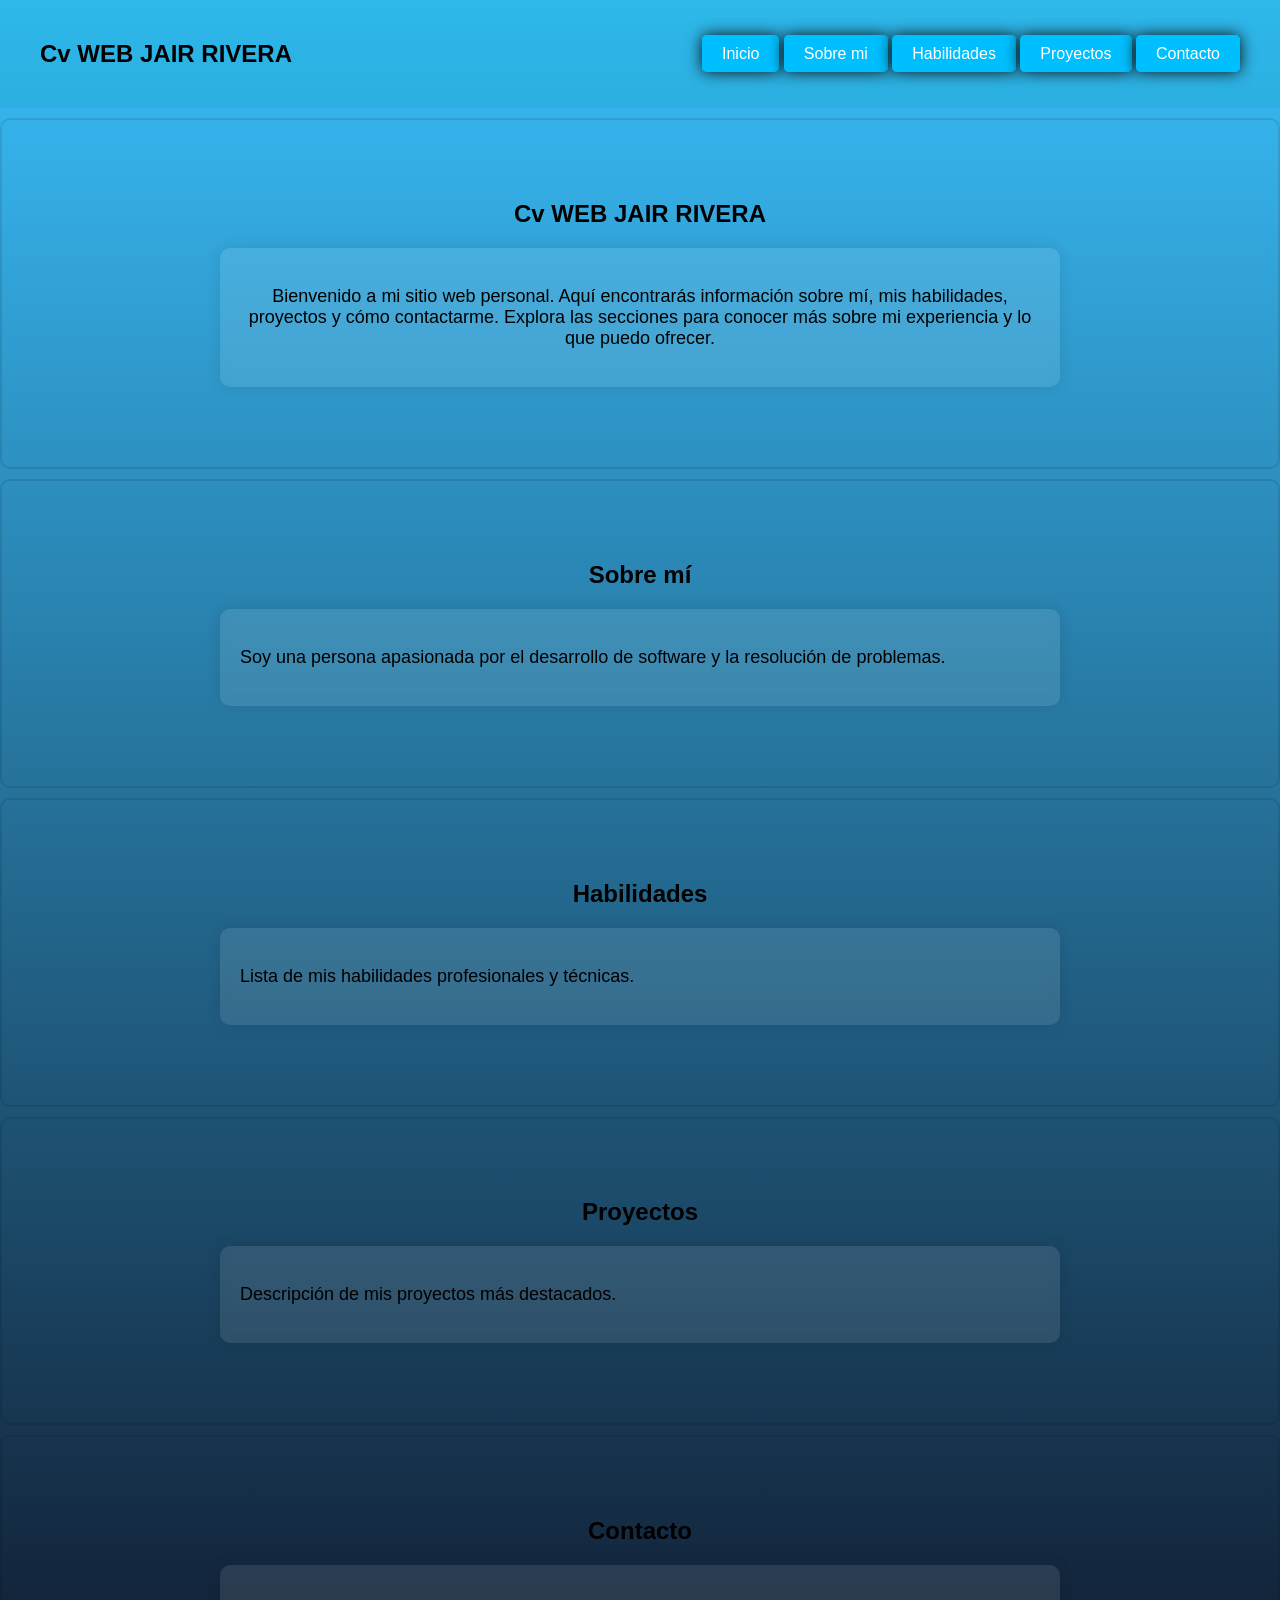
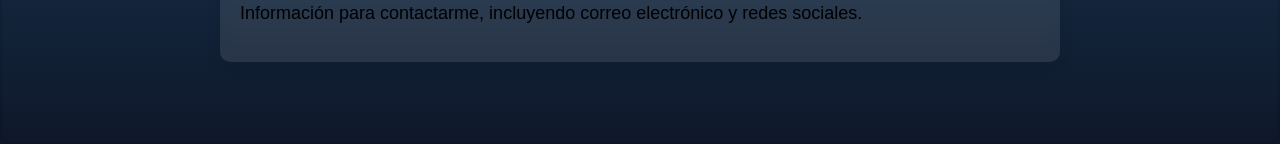
==== Mi primera pagina web/index.html @ efc3d137 "Agregando proyecto CV Web Personal" ====
<!DOCTYPE html>
<html lang="es">
<head>
    <meta charset="UTF-8">
    <meta name="viewport" content="width=device-width, initial-scale=1.0">
    <title>Cv WEB JAIR RIVERA</title>
    <style>
        body{
    font-family: Arial, sans-serif;
    text-align: center;
    background: linear-gradient(to bottom, #38bdf8, #0f172a);
    margin: 0;
    }
        nav {
            display: flex;
            background-color: rgba(7, 159, 179, 0.2);
            padding: 20px 40px;
            justify-content: space-between;
            align-items: center;
        }
nav a {
    background: #00BFFF;
    color: white;
    text-decoration: none;
    box-shadow: 0 0 15px #0a0f11;
    padding: 10px 20px;
    font-size: 16px;
    border-radius: 5px;
    transition: 0.3s;
}
nav a:hover {
    background: #00A0E0;
    transform: scale(1.05);
}
        
        button {
            background: #00BFFF;
            color: white;
            border: none;
            box-shadow: 0 0 15px #0a0f11;
            padding: 10px 20px;
            font-size: 16px;
            border-radius: 5px;
            cursor: pointer;
            transition: 0.3s;
        }
        button:hover {
            background: #00A0E0;
            transform: scale(1.05);
        }
        section {
    padding: 60px 20px;
    margin-top: 10px;
    border: 2px solid   rgba(0, 0, 0, 0.1);
    border-radius: 10px;
}
.card {
    display: flex;
    gap: 15px;
    background: rgba(0, 0, 0, 0.1); 
    padding: 20px;
    border-radius: 10px;
    box-shadow: 0 0 15px rgba(0, 0, 0, 0.1);
    margin: 20px auto;
    max-width: 800px;
    background: rgba(255,255,255,0.1);
    backdrop-filter: blur(5px);
}
.card p {
    font-size: 18px;
}
    </style>
</head>
<body>
    
    <nav>
        <h1>Cv WEB JAIR RIVERA</h1>
        <div>
        <a href="#Inicio">Inicio</a>
        <a href="#Sobremi">Sobre mi</a>
        <a href="#Habilidades">Habilidades</a>
        <a href="#Proyectos">Proyectos</a>
        <a href="#Contacto">Contacto</a>
        </div>
    </nav>
    <section id="Inicio">  
        <h2>Cv WEB JAIR RIVERA</h2>
    <div class="card">
<p>Bienvenido a mi sitio web personal. Aquí encontrarás información sobre mí,
     mis habilidades, proyectos y cómo contactarme. 
    Explora las secciones para conocer más sobre mi experiencia y lo que puedo ofrecer.</p>
</div>
    </section>
    <section id="Sobremi">
        <h2>Sobre mí</h2>
        <div class="card">
            <p>Soy una persona apasionada por el desarrollo de software y la resolución de problemas.</p>
        </div>
    </section>
    <section id="Habilidades">
        <h2>Habilidades</h2>
        <div class="card">
            <p>Lista de mis habilidades profesionales y técnicas.</p>
        </div>
    </section>
    <section id="Proyectos">
        <h2>Proyectos</h2>
        <div class="card">
            <p>Descripción de mis proyectos más destacados.</p>
        </div>
    </section>
    <section id="Contacto">
        <h2>Contacto</h2>
        <div class="card">
            <p>Información para contactarme, incluyendo correo electrónico y redes sociales.</p>
        </div>
    </section>
</body>
</html>
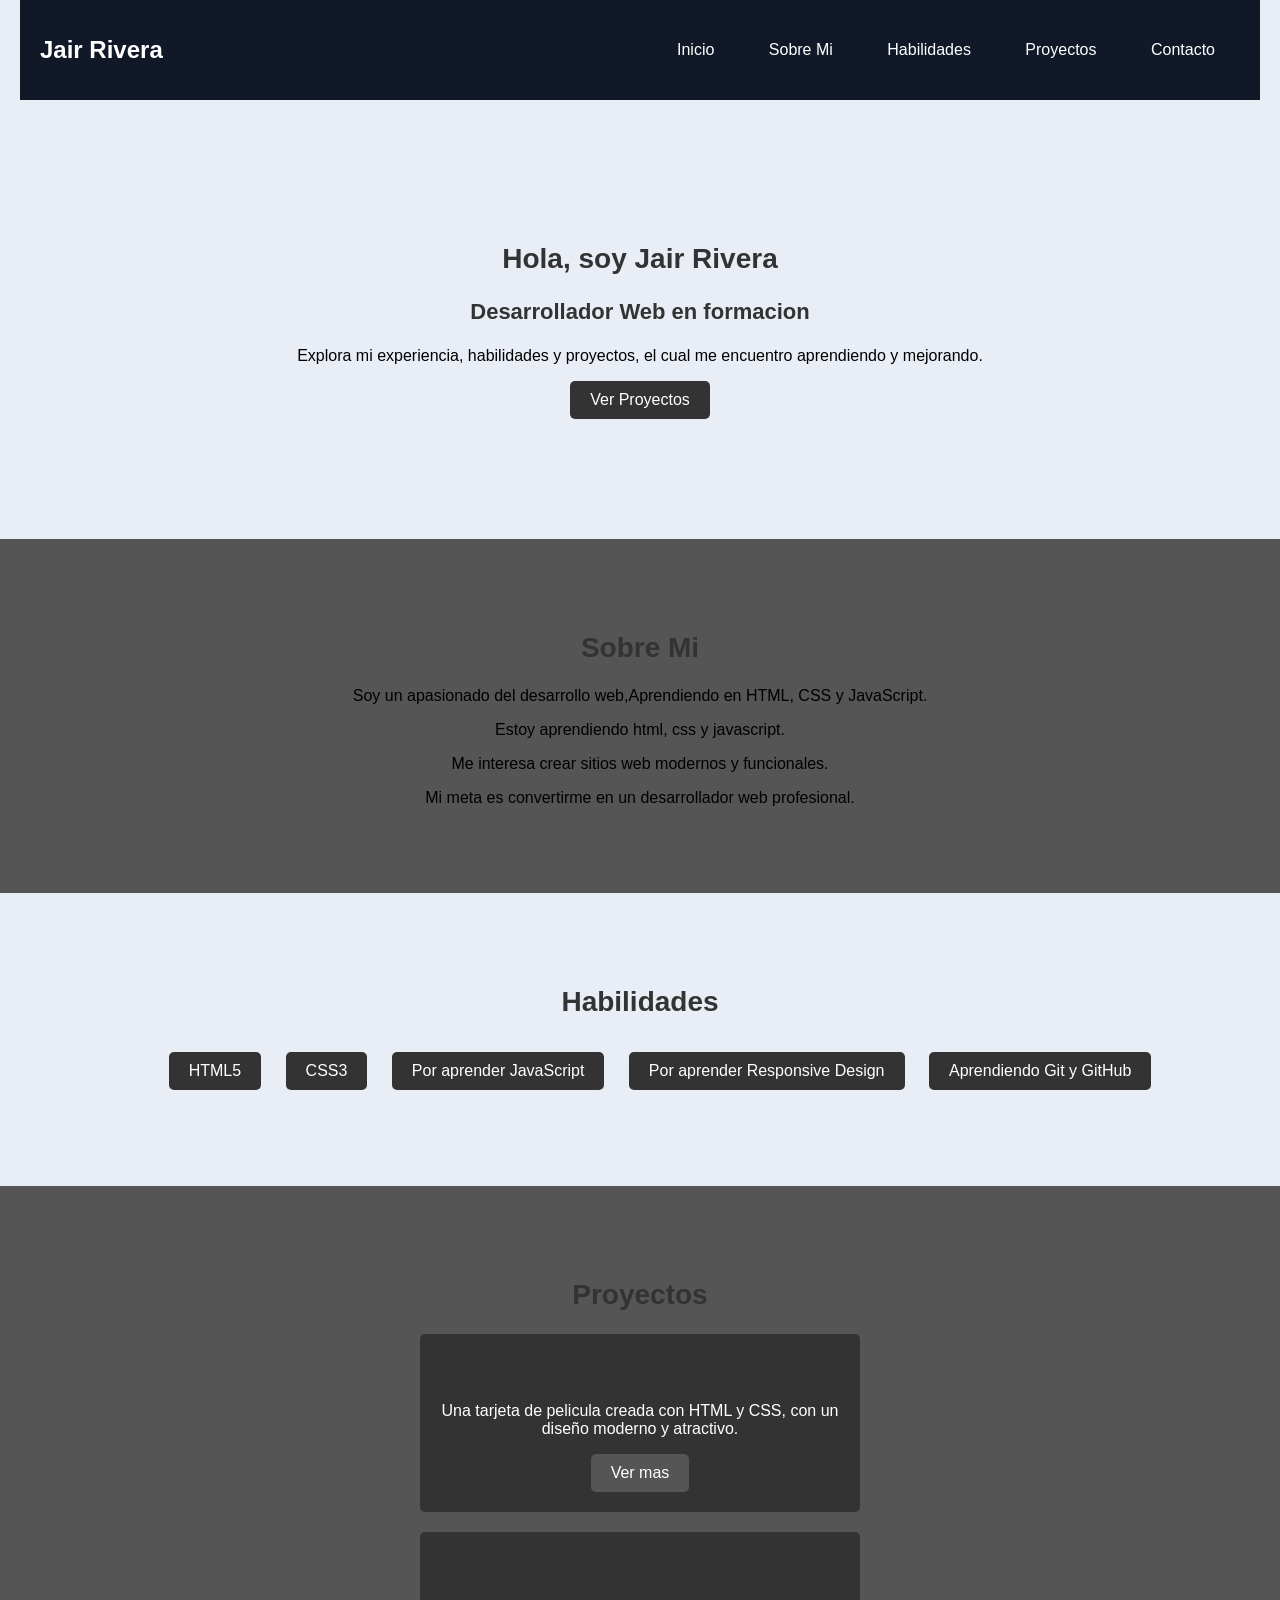
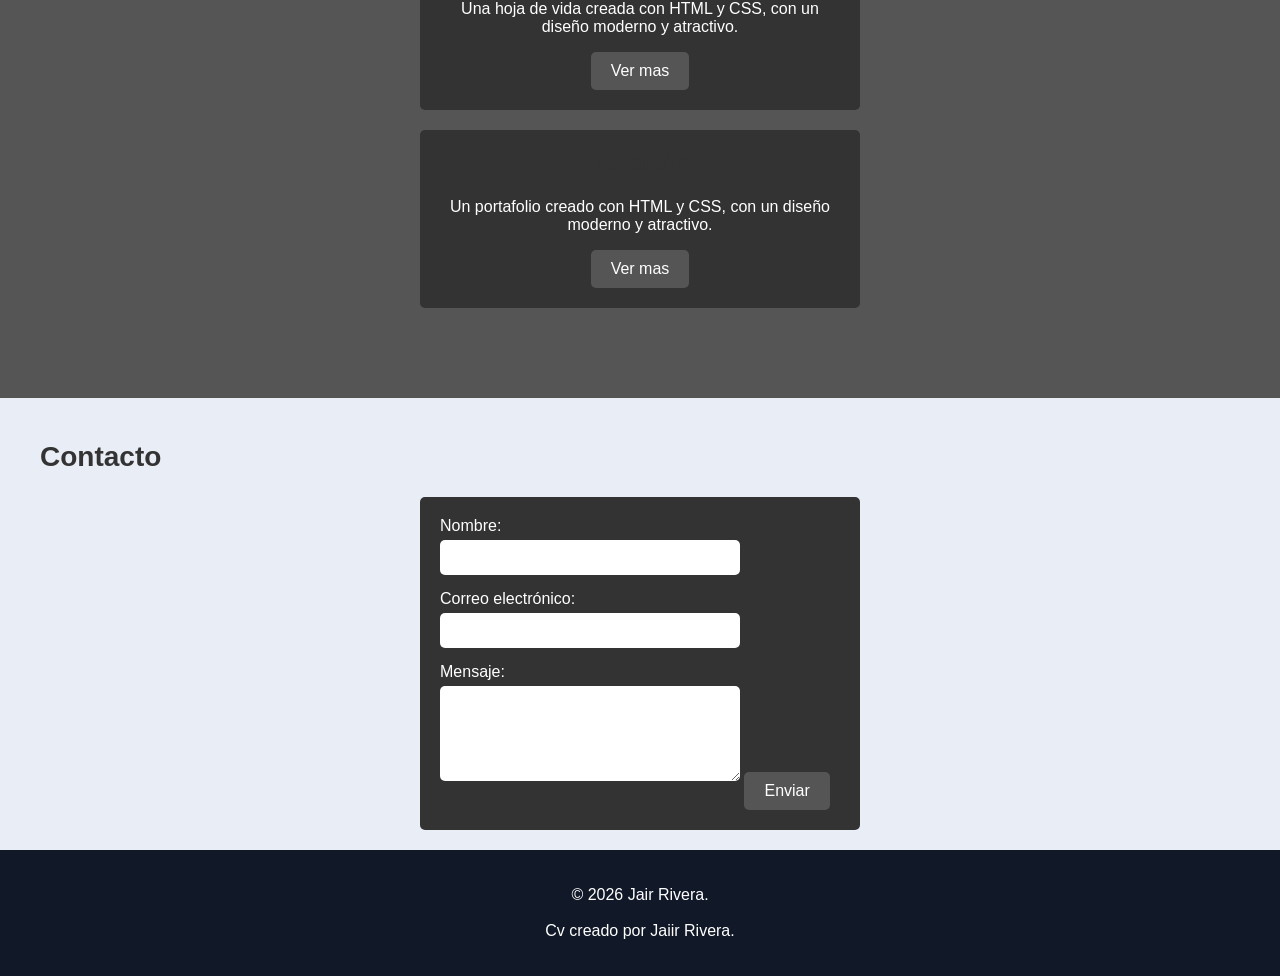
==== commit 87f36ad7: "Agregando proyecto CV Web Personal" ====
--- a/Mi primera pagina web/index.html
+++ b/Mi primera pagina web/index.html
@@ -1,118 +1,119 @@
 <!DOCTYPE html>
-<html lang="es">
+<html lang="ES">
 <head>
     <meta charset="UTF-8">
     <meta name="viewport" content="width=device-width, initial-scale=1.0">
     <title>Cv WEB JAIR RIVERA</title>
-    <style>
-        body{
-    font-family: Arial, sans-serif;
-    text-align: center;
-    background: linear-gradient(to bottom, #38bdf8, #0f172a);
-    margin: 0;
-    }
-        nav {
-            display: flex;
-            background-color: rgba(7, 159, 179, 0.2);
-            padding: 20px 40px;
-            justify-content: space-between;
-            align-items: center;
-        }
-nav a {
-    background: #00BFFF;
-    color: white;
-    text-decoration: none;
-    box-shadow: 0 0 15px #0a0f11;
-    padding: 10px 20px;
-    font-size: 16px;
-    border-radius: 5px;
-    transition: 0.3s;
-}
-nav a:hover {
-    background: #00A0E0;
-    transform: scale(1.05);
-}
-        
-        button {
-            background: #00BFFF;
-            color: white;
-            border: none;
-            box-shadow: 0 0 15px #0a0f11;
-            padding: 10px 20px;
-            font-size: 16px;
-            border-radius: 5px;
-            cursor: pointer;
-            transition: 0.3s;
-        }
-        button:hover {
-            background: #00A0E0;
-            transform: scale(1.05);
-        }
-        section {
-    padding: 60px 20px;
-    margin-top: 10px;
-    border: 2px solid   rgba(0, 0, 0, 0.1);
-    border-radius: 10px;
-}
-.card {
-    display: flex;
-    gap: 15px;
-    background: rgba(0, 0, 0, 0.1); 
-    padding: 20px;
-    border-radius: 10px;
-    box-shadow: 0 0 15px rgba(0, 0, 0, 0.1);
-    margin: 20px auto;
-    max-width: 800px;
-    background: rgba(255,255,255,0.1);
-    backdrop-filter: blur(5px);
-}
-.card p {
-    font-size: 18px;
-}
-    </style>
+    <link rel="stylesheet" href="style.css">
 </head>
 <body>
-    
-    <nav>
-        <h1>Cv WEB JAIR RIVERA</h1>
-        <div>
-        <a href="#Inicio">Inicio</a>
-        <a href="#Sobremi">Sobre mi</a>
-        <a href="#Habilidades">Habilidades</a>
-        <a href="#Proyectos">Proyectos</a>
-        <a href="#Contacto">Contacto</a>
+    <!-- Header -->
+    <header class="site-header">
+        <div class="container header-content">
+        <h1 class="logo">Jair Rivera</h1>
+        <nav class="navbar">
+            
+                <a href="#Inicio">Inicio</a>
+                <a href="#Sobre mi">Sobre Mi</a>
+                <a href="#habilidades">Habilidades</a>
+                <a href="#proyectos">Proyectos</a>
+                <a href="#contacto">Contacto</a>
+        </nav>
         </div>
-    </nav>
-    <section id="Inicio">  
-        <h2>Cv WEB JAIR RIVERA</h2>
-    <div class="card">
-<p>Bienvenido a mi sitio web personal. Aquí encontrarás información sobre mí,
-     mis habilidades, proyectos y cómo contactarme. 
-    Explora las secciones para conocer más sobre mi experiencia y lo que puedo ofrecer.</p>
-</div>
-    </section>
-    <section id="Sobremi">
-        <h2>Sobre mí</h2>
-        <div class="card">
-            <p>Soy una persona apasionada por el desarrollo de software y la resolución de problemas.</p>
+    </header>
+
+    <!-- Hero -->
+    <section id="Inicio" class="hero">
+        <div class="container">
+            <h2>Hola, soy Jair Rivera</h2>
+            <h3>Desarrollador Web en formacion</h3>
+            <p>Explora mi experiencia, habilidades y proyectos, el cual me encuentro 
+                aprendiendo y mejorando.</p>
+            <a href="#proyectos"> 
+                <button class="button">Ver Proyectos</button>
+            </a>
+            
         </div>
     </section>
-    <section id="Habilidades">
-        <h2>Habilidades</h2>
-        <div class="card">
-            <p>Lista de mis habilidades profesionales y técnicas.</p>
+
+<!-- Sobre mi -->
+    <section id="Sobre mi" class="sobremi">
+        <div class="container">
+            <h2>Sobre Mi</h2>
+            <p>Soy un apasionado del desarrollo web,Aprendiendo en HTML, CSS y JavaScript.</p>
+            <p>Estoy aprendiendo html, css y javascript.</p>
+            <p>Me interesa crear sitios web modernos y funcionales.</p>
+            <p>Mi meta es convertirme en un desarrollador web profesional.</p>
         </div>
     </section>
-    <section id="Proyectos">
-        <h2>Proyectos</h2>
-        <div class="card">
-            <p>Descripción de mis proyectos más destacados.</p>
+
+    <!-- Habilidades -->
+    <section id="habilidades" class="habilidades">
+        <div class="container">
+            <h2>Habilidades</h2>
+            <ul>
+                <li>HTML5</li>
+                <li>CSS3</li>
+                <li> Por aprender JavaScript</li>
+                <li>Por aprender Responsive Design</li>
+                <li> Aprendiendo Git y GitHub</li>
+            </ul>
         </div>
     </section>
-    <section id="Contacto">
-        <h2>Contacto</h2>
-        <div class="card">
-            <p>Información para contactarme, incluyendo correo electrónico y redes sociales.</p>
+
+    <!-- Proyectos -->
+    <section id="proyectos" class="proyectos">
+        <div class="container">
+            <h2>Proyectos</h2>
+
+            <!-- Primer proyecto -->
+            <div class="project-item">
+                <article class="project-card">
+                <h3>Tarjeta de pelicula</h3>
+                <p>Una tarjeta de pelicula creada con HTML y CSS, con un diseño moderno y atractivo.</p>
+                <button class="btn-card">Ver mas</button>
+                </article>
+            </div>
+
+            <!-- segundo proyecto -->
+            <div class="project-item">
+                <article class="project-card">
+                <h3>Hoja de vida</h3>
+                <p>Una hoja de vida creada con HTML y CSS, con un diseño moderno y atractivo.</p>
+                <button class="btn-card">Ver mas</button>
+                </article>
+            </div>
+
+            <!-- tercer proyecto -->
+            <div class="project-item">
+                <article class="project-card">
+                <h3>Portafolio</h3>
+                <p>Un portafolio creado con HTML y CSS, con un diseño moderno y atractivo.</p>
+                <button class="btn-card">Ver mas</button>
+                </article>
+            </div>
+        </div>
+
+    </section>
+    <section id="contacto" class="contact">
+        <div class="container">
+            <h2>Contacto</h2>
+            <form action="">
+                <label for="name">Nombre:</label>
+                <input type="text" id="name" name="name" required>
+                <label for="email">Correo electrónico:</label>
+                <input type="email" id="email" name="email" required>
+                <label for="message">Mensaje:</label>
+                <textarea id="message" name="message" rows="5" required></textarea>
+                <button type="submit" class="button-form">Enviar</button>
+                </form>
+        </div>
+    </section>
+    <!-- Footer -->
+    <section class="footer">
+        <div class="container">
+            <p>&copy; 2026 Jair Rivera.<br><br> Cv creado por Jaiir Rivera.</p>
+            
         </div>
     </section>
 </body>
--- a/Mi primera pagina web/style.css
+++ b/Mi primera pagina web/style.css
@@ -0,0 +1,170 @@
+body {
+    font-family: Arial, sans-serif;
+    margin: 0;
+    padding: 0;
+    background-color: #e9edf5;
+}
+
+.header-content {
+    display: flex;
+    background-color: #111827;
+    color: #fff;
+    padding: 20px;
+    justify-content: space-between;
+    align-items: center;
+}
+h2 {
+    color: #333;
+    font-size: 28px;
+}
+h3 {
+    color: #333;
+    font-size: 22px;
+
+    
+}
+.logo {
+    font-size: 24px;
+    font-weight: bold;
+}
+nav {
+    padding: 0%;
+}
+nav a {
+    color: #fff;
+    text-decoration: none;
+    margin: 0 10px;
+    text-align: center;
+    padding: 10px 15px;
+    border-radius: 20px;
+    transition: all 0.3s ease;
+}
+nav a:hover {
+    text-decoration: underline;
+    background-color: #555;
+    transform: scale(1.03);
+}
+.hero {
+    text-align: center;
+    padding: 100px 20px;
+    background-color:#e9edf5;
+}
+button {
+    background-color: #333;
+    color: #fff;
+    border: none;
+    padding: 10px 20px;
+    font-size: 16px;
+    cursor: pointer;
+    border-radius: 5px;
+    transition: background-color 0.3s ease;
+}
+.sobremi{
+    padding: 50px 20px;
+    background-color: #555;
+    text-align: center;
+    
+}
+.habilidades {
+    padding: 50px 20px;
+    background-color: #e9edf5;
+    text-align: center;
+}
+ul li {
+    display: inline-block;
+    margin: 10px;
+    padding: 10px 20px;
+    background-color: #333;
+    color: #fff;
+    border-radius: 5px;
+}
+.proyectos {
+    padding: 50px 20px;
+    background-color: #555;
+    text-align: center;
+}
+.project-card {
+    background-color: #333;
+    color: #fff;
+    padding: 20px;
+    margin: 20px auto;
+    border-radius: 5px;
+    max-width: 400px;
+}
+.project-card h3 {
+    margin-top: 0;
+}
+.project-card a {
+    color: #fff;
+    text-decoration: none;
+    display: inline-block;
+    margin-top: 10px;
+    padding: 10px 15px;
+    background-color: #e9edf5;
+    border-radius: 5px;
+}
+.btn-card { 
+    background-color: #555;
+    color: #fff;
+    border: none;
+    padding: 10px 20px;
+    font-size: 16px;
+    cursor: pointer;
+    border-radius: 5px;
+    transition: background-color 0.3s ease;
+}
+form {
+    max-width: 400px;
+    margin: 0 auto;
+    background-color: #333;
+    color: #fff;
+    padding: 20px;
+    border-radius: 5px;
+}
+form label {
+    display: block;
+    margin-bottom: 5px;
+    bold: bold;
+}
+form input, form textarea {
+    width: 70%;
+    padding: 10px;
+    margin-bottom: 15px;
+    border: none;
+    border-radius: 5px;
+    bold:bold;
+}
+.button-form {
+    background-color: #555;
+    color: #fff;
+    border: none;
+    padding: 10px 20px;
+    font-size: 16px;
+    cursor: pointer;
+    border-radius: 5px;
+    transition: background-color 0.3s ease;
+}
+.button-form:hover {
+    background-color: #777;
+    transform: scale(1.03);
+}
+@media (max-width: 600px) {
+    .header-content {
+        flex-direction: column;
+        text-align: center;
+    }
+    nav a {
+        margin: 5px 0;
+    }
+}
+.footer {
+    text-align: center;
+    padding: 0;
+    background-color: #111827;
+    color: #fff;
+}
+.container {
+    max-width: 1200px;
+    margin: 0 auto;
+    padding: 20px;
+}
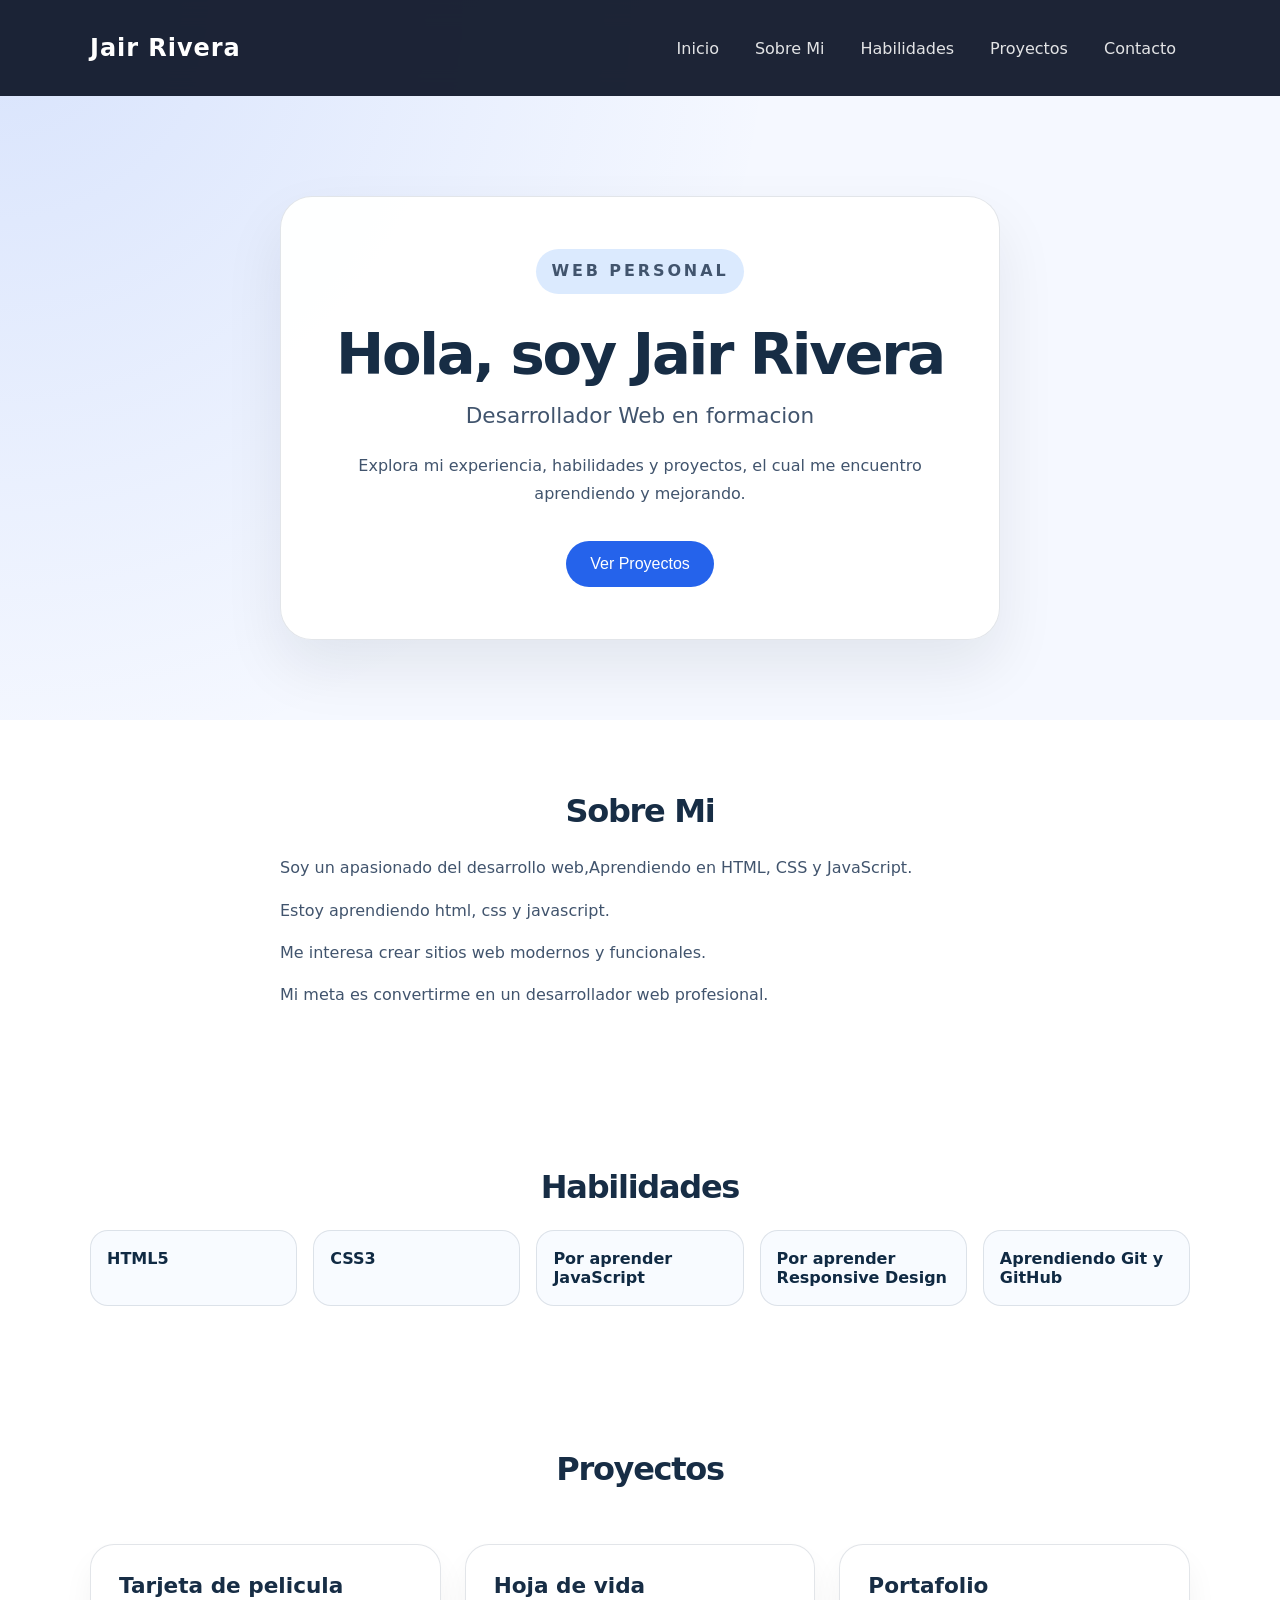
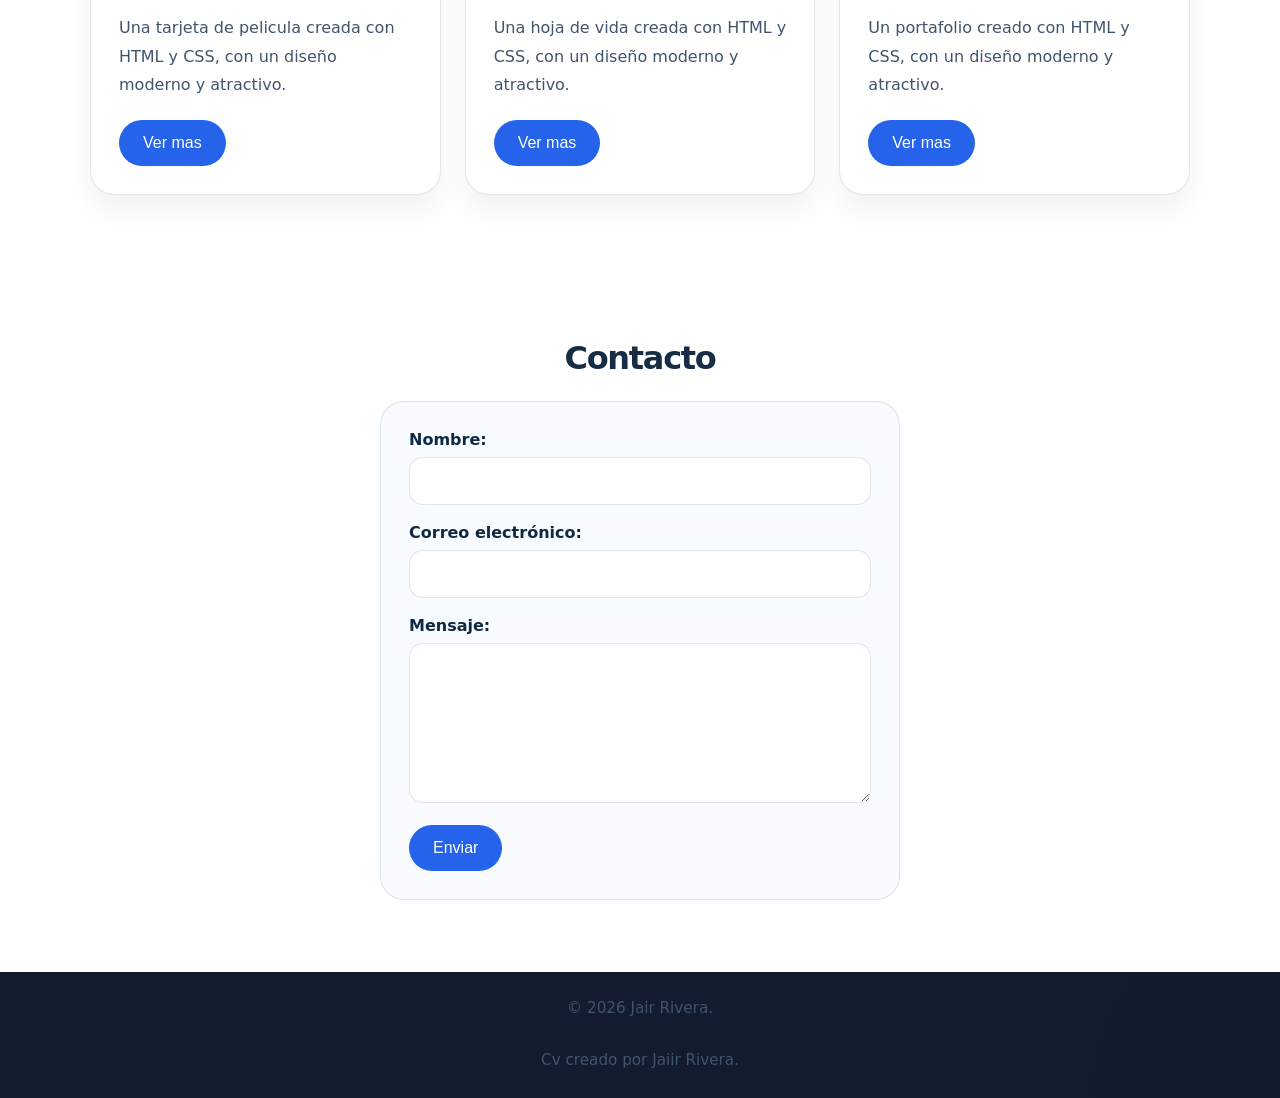
==== commit 768561c0: "Agregando proyecto CV Web Personal actualizado" ====
--- a/Mi primera pagina web/index.html
+++ b/Mi primera pagina web/index.html
@@ -21,10 +21,11 @@
         </nav>
         </div>
     </header>
-
+<main>
     <!-- Hero -->
     <section id="Inicio" class="hero">
-        <div class="container">
+        <div class="hero-content  ">
+            <p class="tag">Web Personal</p>
             <h2>Hola, soy Jair Rivera</h2>
             <h3>Desarrollador Web en formacion</h3>
             <p>Explora mi experiencia, habilidades y proyectos, el cual me encuentro 
@@ -35,6 +36,7 @@
             
         </div>
     </section>
+    </main>
 
 <!-- Sobre mi -->
     <section id="Sobre mi" class="sobremi">
@@ -66,31 +68,33 @@
         <div class="container">
             <h2>Proyectos</h2>
 
-            <!-- Primer proyecto -->
-            <div class="project-item">
-                <article class="project-card">
-                <h3>Tarjeta de pelicula</h3>
-                <p>Una tarjeta de pelicula creada con HTML y CSS, con un diseño moderno y atractivo.</p>
-                <button class="btn-card">Ver mas</button>
-                </article>
-            </div>
+            <div class="projects-grid">
+                <!-- Primer proyecto -->
+                <div class="project-item">
+                    <article class="project-card">
+                        <h3>Tarjeta de pelicula</h3>
+                        <p>Una tarjeta de pelicula creada con HTML y CSS, con un diseño moderno y atractivo.</p>
+                        <button class="btn-card">Ver mas</button>
+                    </article>
+                </div>
 
-            <!-- segundo proyecto -->
-            <div class="project-item">
-                <article class="project-card">
-                <h3>Hoja de vida</h3>
-                <p>Una hoja de vida creada con HTML y CSS, con un diseño moderno y atractivo.</p>
-                <button class="btn-card">Ver mas</button>
-                </article>
-            </div>
+                <!-- segundo proyecto -->
+                <div class="project-item">
+                    <article class="project-card">
+                        <h3>Hoja de vida</h3>
+                        <p>Una hoja de vida creada con HTML y CSS, con un diseño moderno y atractivo.</p>
+                        <button class="btn-card">Ver mas</button>
+                    </article>
+                </div>
 
-            <!-- tercer proyecto -->
-            <div class="project-item">
-                <article class="project-card">
-                <h3>Portafolio</h3>
-                <p>Un portafolio creado con HTML y CSS, con un diseño moderno y atractivo.</p>
-                <button class="btn-card">Ver mas</button>
-                </article>
+                <!-- tercer proyecto -->
+                <div class="project-item">
+                    <article class="project-card">
+                        <h3>Portafolio</h3>
+                        <p>Un portafolio creado con HTML y CSS, con un diseño moderno y atractivo.</p>
+                        <button class="btn-card">Ver mas</button>
+                    </article>
+                </div>
             </div>
         </div>
 
--- a/Mi primera pagina web/style.css
+++ b/Mi primera pagina web/style.css
@@ -1,170 +1,300 @@
+:root {
+    --bg: #f5f8ff;
+    --surface: #ffffff;
+    --surface-strong: #102a43;
+    --text: #172d45;
+    --muted: #41546d;
+    --accent: #2563eb;
+    --accent-soft: #dbeafe;
+    --border: rgba(23, 43, 77, 0.12);
+}
+
+* {
+    box-sizing: border-box;
+}
+
 body {
-    font-family: Arial, sans-serif;
     margin: 0;
     padding: 0;
-    background-color: #e9edf5;
+    font-family: "Inter", system-ui, -apple-system, BlinkMacSystemFont, "Segoe UI", sans-serif;
+    background: radial-gradient(circle at top left, rgba(37, 99, 235, 0.14), transparent 26%),
+                radial-gradient(circle at bottom right, rgba(16, 42, 67, 0.08), transparent 30%),
+                var(--bg);
+    color: var(--text);
+}
+
+.container {
+    width: min(1100px, calc(100% - 40px));
+    margin: 0 auto;
+}
+
+.site-header {
+    position: sticky;
+    top: 0;
+    z-index: 10;
+    background: rgba(15, 23, 42, 0.94);
+    backdrop-filter: blur(12px);
 }
 
 .header-content {
     display: flex;
-    background-color: #111827;
-    color: #fff;
-    padding: 20px;
     justify-content: space-between;
     align-items: center;
-}
-h2 {
-    color: #333;
-    font-size: 28px;
-}
-h3 {
-    color: #333;
-    font-size: 22px;
-
-    
-}
+    gap: 1rem;
+    padding: 18px 0;
+}
+
 .logo {
-    font-size: 24px;
-    font-weight: bold;
-}
+    color: #ffffff;
+    font-size: 1.5rem;
+    font-weight: 700;
+    letter-spacing: 0.04em;
+}
+
 nav {
-    padding: 0%;
-}
+    display: flex;
+    flex-wrap: wrap;
+    gap: 0.5rem;
+}
+
 nav a {
-    color: #fff;
+    color: rgba(255, 255, 255, 0.88);
     text-decoration: none;
-    margin: 0 10px;
+    padding: 10px 14px;
+    border-radius: 999px;
+    transition: transform 0.25s ease, background-color 0.25s ease;
+}
+
+nav a:hover,
+nav a:focus-visible {
+    background-color: rgba(255, 255, 255, 0.14);
+    transform: translateY(-1px);
+}
+
+.hero {
+    padding: 100px 0 80px;
     text-align: center;
-    padding: 10px 15px;
-    border-radius: 20px;
-    transition: all 0.3s ease;
-}
-nav a:hover {
-    text-decoration: underline;
-    background-color: #555;
-    transform: scale(1.03);
-}
-.hero {
+}
+
+.hero-content {
+    max-width: 720px;
+    margin: 0 auto;
+    padding: 52px 38px;
+    background: rgba(255, 255, 255, 0.96);
+    border: 1px solid var(--border);
+    border-radius: 32px;
+    box-shadow: 0 28px 60px rgba(15, 23, 42, 0.08);
+}
+
+.tag {
+    display: inline-flex;
+    align-items: center;
+    justify-content: center;
+    padding: 8px 16px;
+    border-radius: 999px;
+    background: var(--accent-soft);
+    color: var(--accent);
+    text-transform: uppercase;
+    letter-spacing: 0.18em;
+    font-weight: 700;
+    font-size: 0.8rem;
+    margin-bottom: 1.25rem;
+}
+
+.hero h2 {
+    margin: 0;
+    font-size: clamp(2.4rem, 5vw, 3.6rem);
+    line-height: 1.02;
+}
+
+.hero h3 {
+    margin: 18px 0 24px;
+    color: var(--muted);
+    font-size: 1.35rem;
+    font-weight: 500;
+}
+
+.hero p {
+    margin: 0 auto 32px;
+    max-width: 680px;
+    color: var(--muted);
+    line-height: 1.8;
+    font-size: 1rem;
+}
+
+.button,
+.button-form,
+.btn-card {
+    display: inline-flex;
+    align-items: center;
+    justify-content: center;
+    padding: 14px 24px;
+    background: var(--accent);
+    color: #ffffff;
+    border: none;
+    border-radius: 999px;
+    cursor: pointer;
+    font-size: 1rem;
+    transition: transform 0.25s ease, box-shadow 0.25s ease, background-color 0.25s ease;
+}
+
+.button:hover,
+.button-form:hover,
+.btn-card:hover {
+    transform: translateY(-1px);
+    box-shadow: 0 16px 32px rgba(37, 99, 235, 0.22);
+    background: #1d4ed8;
+}
+
+section {
+    padding: 72px 0;
+}
+
+section h2 {
+    margin: 0 auto 24px;
+    max-width: 680px;
     text-align: center;
-    padding: 100px 20px;
-    background-color:#e9edf5;
-}
-button {
-    background-color: #333;
-    color: #fff;
-    border: none;
-    padding: 10px 20px;
-    font-size: 16px;
-    cursor: pointer;
-    border-radius: 5px;
-    transition: background-color 0.3s ease;
-}
-.sobremi{
-    padding: 50px 20px;
-    background-color: #555;
-    text-align: center;
-    
-}
-.habilidades {
-    padding: 50px 20px;
-    background-color: #e9edf5;
-    text-align: center;
-}
-ul li {
-    display: inline-block;
-    margin: 10px;
-    padding: 10px 20px;
-    background-color: #333;
-    color: #fff;
-    border-radius: 5px;
-}
-.proyectos {
-    padding: 50px 20px;
-    background-color: #555;
-    text-align: center;
-}
+    font-size: 2rem;
+    letter-spacing: -0.04em;
+}
+
+section p {
+    color: var(--muted);
+    line-height: 1.8;
+}
+
+.sobremi,
+.habilidades,
+.proyectos,
+.contact {
+    background: #ffffff;
+}
+
+.sobremi p,
+.habilidades p,
+.contact p {
+    max-width: 720px;
+    margin: 0 auto 0.85rem;
+}
+
+.habilidades ul {
+    list-style: none;
+    padding: 0;
+    margin: 0;
+    display: grid;
+    grid-template-columns: repeat(auto-fit, minmax(160px, 1fr));
+    gap: 16px;
+}
+
+.habilidades li {
+    padding: 18px 16px;
+    background: #f8fbff;
+    border: 1px solid var(--border);
+    border-radius: 18px;
+    color: var(--surface-strong);
+    font-weight: 600;
+}
+
+.proyectos .container {
+    display: grid;
+    gap: 32px;
+}
+
+.projects-grid {
+    display: grid;
+    grid-template-columns: repeat(auto-fit, minmax(260px, 1fr));
+    gap: 24px;
+}
+
 .project-card {
-    background-color: #333;
-    color: #fff;
-    padding: 20px;
-    margin: 20px auto;
-    border-radius: 5px;
-    max-width: 400px;
-}
+    background: #ffffff;
+    border: 1px solid var(--border);
+    border-radius: 24px;
+    padding: 28px;
+    box-shadow: 0 18px 30px rgba(15, 23, 42, 0.05);
+    transition: transform 0.25s ease, box-shadow 0.25s ease;
+}
+
+.project-card:hover {
+    transform: translateY(-4px);
+    box-shadow: 0 26px 40px rgba(15, 23, 42, 0.1);
+}
+
 .project-card h3 {
-    margin-top: 0;
-}
-.project-card a {
-    color: #fff;
-    text-decoration: none;
-    display: inline-block;
-    margin-top: 10px;
-    padding: 10px 15px;
-    background-color: #e9edf5;
-    border-radius: 5px;
-}
-.btn-card { 
-    background-color: #555;
-    color: #fff;
-    border: none;
-    padding: 10px 20px;
-    font-size: 16px;
-    cursor: pointer;
-    border-radius: 5px;
-    transition: background-color 0.3s ease;
-}
-form {
-    max-width: 400px;
+    margin: 0 0 16px;
+    font-size: 1.35rem;
+}
+
+.project-card p {
+    margin: 0 0 20px;
+    color: var(--muted);
+}
+
+.contact form {
+    max-width: 520px;
     margin: 0 auto;
-    background-color: #333;
-    color: #fff;
-    padding: 20px;
-    border-radius: 5px;
-}
+    background: #f8fbff;
+    border: 1px solid var(--border);
+    border-radius: 24px;
+    padding: 28px;
+}
+
 form label {
     display: block;
-    margin-bottom: 5px;
-    bold: bold;
-}
-form input, form textarea {
-    width: 70%;
-    padding: 10px;
-    margin-bottom: 15px;
-    border: none;
-    border-radius: 5px;
-    bold:bold;
-}
-.button-form {
-    background-color: #555;
-    color: #fff;
-    border: none;
-    padding: 10px 20px;
-    font-size: 16px;
-    cursor: pointer;
-    border-radius: 5px;
-    transition: background-color 0.3s ease;
-}
-.button-form:hover {
-    background-color: #777;
-    transform: scale(1.03);
-}
-@media (max-width: 600px) {
+    margin-bottom: 8px;
+    color: var(--surface-strong);
+    font-weight: 600;
+}
+
+form input,
+form textarea {
+    width: 100%;
+    padding: 14px 16px;
+    margin-bottom: 18px;
+    border: 1px solid rgba(16, 42, 67, 0.12);
+    border-radius: 14px;
+    background: #ffffff;
+    color: var(--surface-strong);
+    font-size: 1rem;
+}
+
+form textarea {
+    min-height: 160px;
+    resize: vertical;
+}
+
+.footer {
+    text-align: center;
+    padding: 24px 0;
+    background: rgba(15, 23, 42, 0.98);
+    color: rgba(255, 255, 255, 0.78);
+}
+
+.footer p {
+    margin: 0;
+    font-size: 0.95rem;
+    line-height: 1.7;
+}
+
+@media (max-width: 860px) {
     .header-content {
         flex-direction: column;
-        text-align: center;
+        align-items: flex-start;
+    }
+    nav {
+        justify-content: center;
+        width: 100%;
+    }
+}
+
+@media (max-width: 680px) {
+    .hero-content {
+        padding: 34px 22px;
+    }
+    section {
+        padding: 60px 0;
     }
     nav a {
-        margin: 5px 0;
-    }
-}
-.footer {
-    text-align: center;
-    padding: 0;
-    background-color: #111827;
-    color: #fff;
-}
-.container {
-    max-width: 1200px;
-    margin: 0 auto;
-    padding: 20px;
-}
+        padding: 9px 12px;
+    }
+}
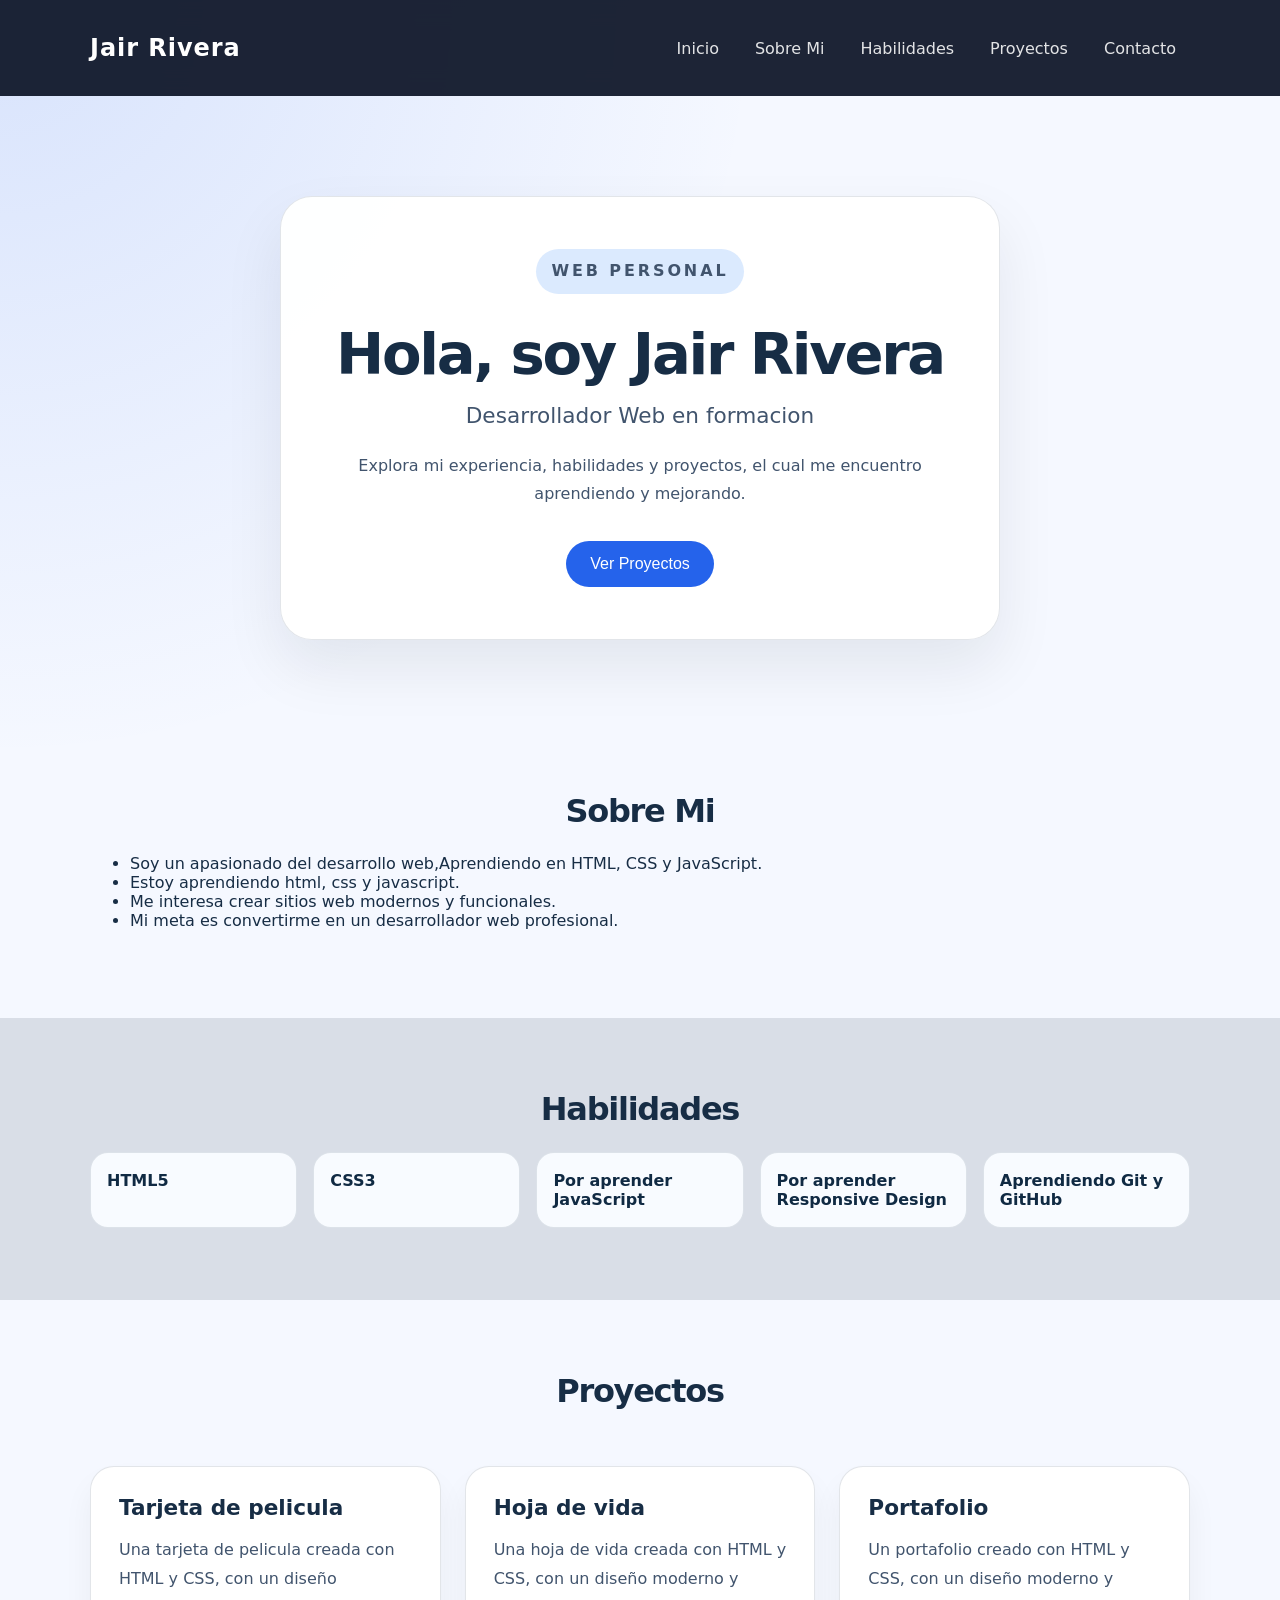
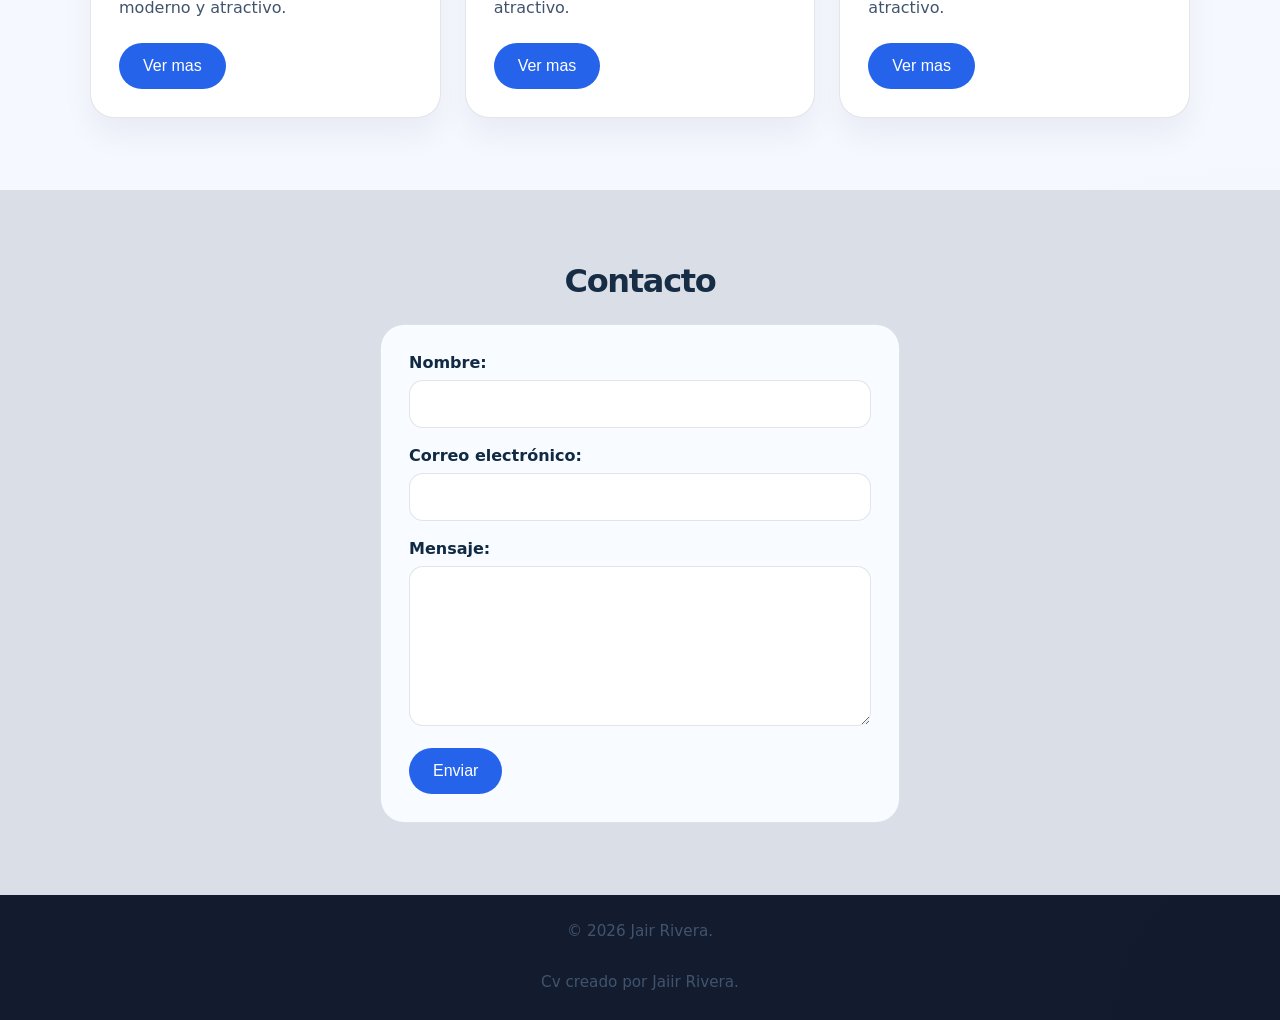
==== commit dc90cb0d: "Agregando proyecto CV Web Personal act v2" ====
--- a/Mi primera pagina web/index.html
+++ b/Mi primera pagina web/index.html
@@ -42,10 +42,12 @@
     <section id="Sobre mi" class="sobremi">
         <div class="container">
             <h2>Sobre Mi</h2>
-            <p>Soy un apasionado del desarrollo web,Aprendiendo en HTML, CSS y JavaScript.</p>
-            <p>Estoy aprendiendo html, css y javascript.</p>
-            <p>Me interesa crear sitios web modernos y funcionales.</p>
-            <p>Mi meta es convertirme en un desarrollador web profesional.</p>
+            <ul>
+            <li>Soy un apasionado del desarrollo web,Aprendiendo en HTML, CSS y JavaScript.</li>
+            <li>Estoy aprendiendo html, css y javascript.</li>
+            <li>Me interesa crear sitios web modernos y funcionales.</li>
+            <li>Mi meta es convertirme en un desarrollador web profesional.</li>
+            </ul>
         </div>
     </section>
 
--- a/Mi primera pagina web/style.css
+++ b/Mi primera pagina web/style.css
@@ -163,11 +163,9 @@
     line-height: 1.8;
 }
 
-.sobremi,
 .habilidades,
-.proyectos,
 .contact {
-    background: #ffffff;
+    background-color: #D9DEE7;
 }
 
 .sobremi p,
